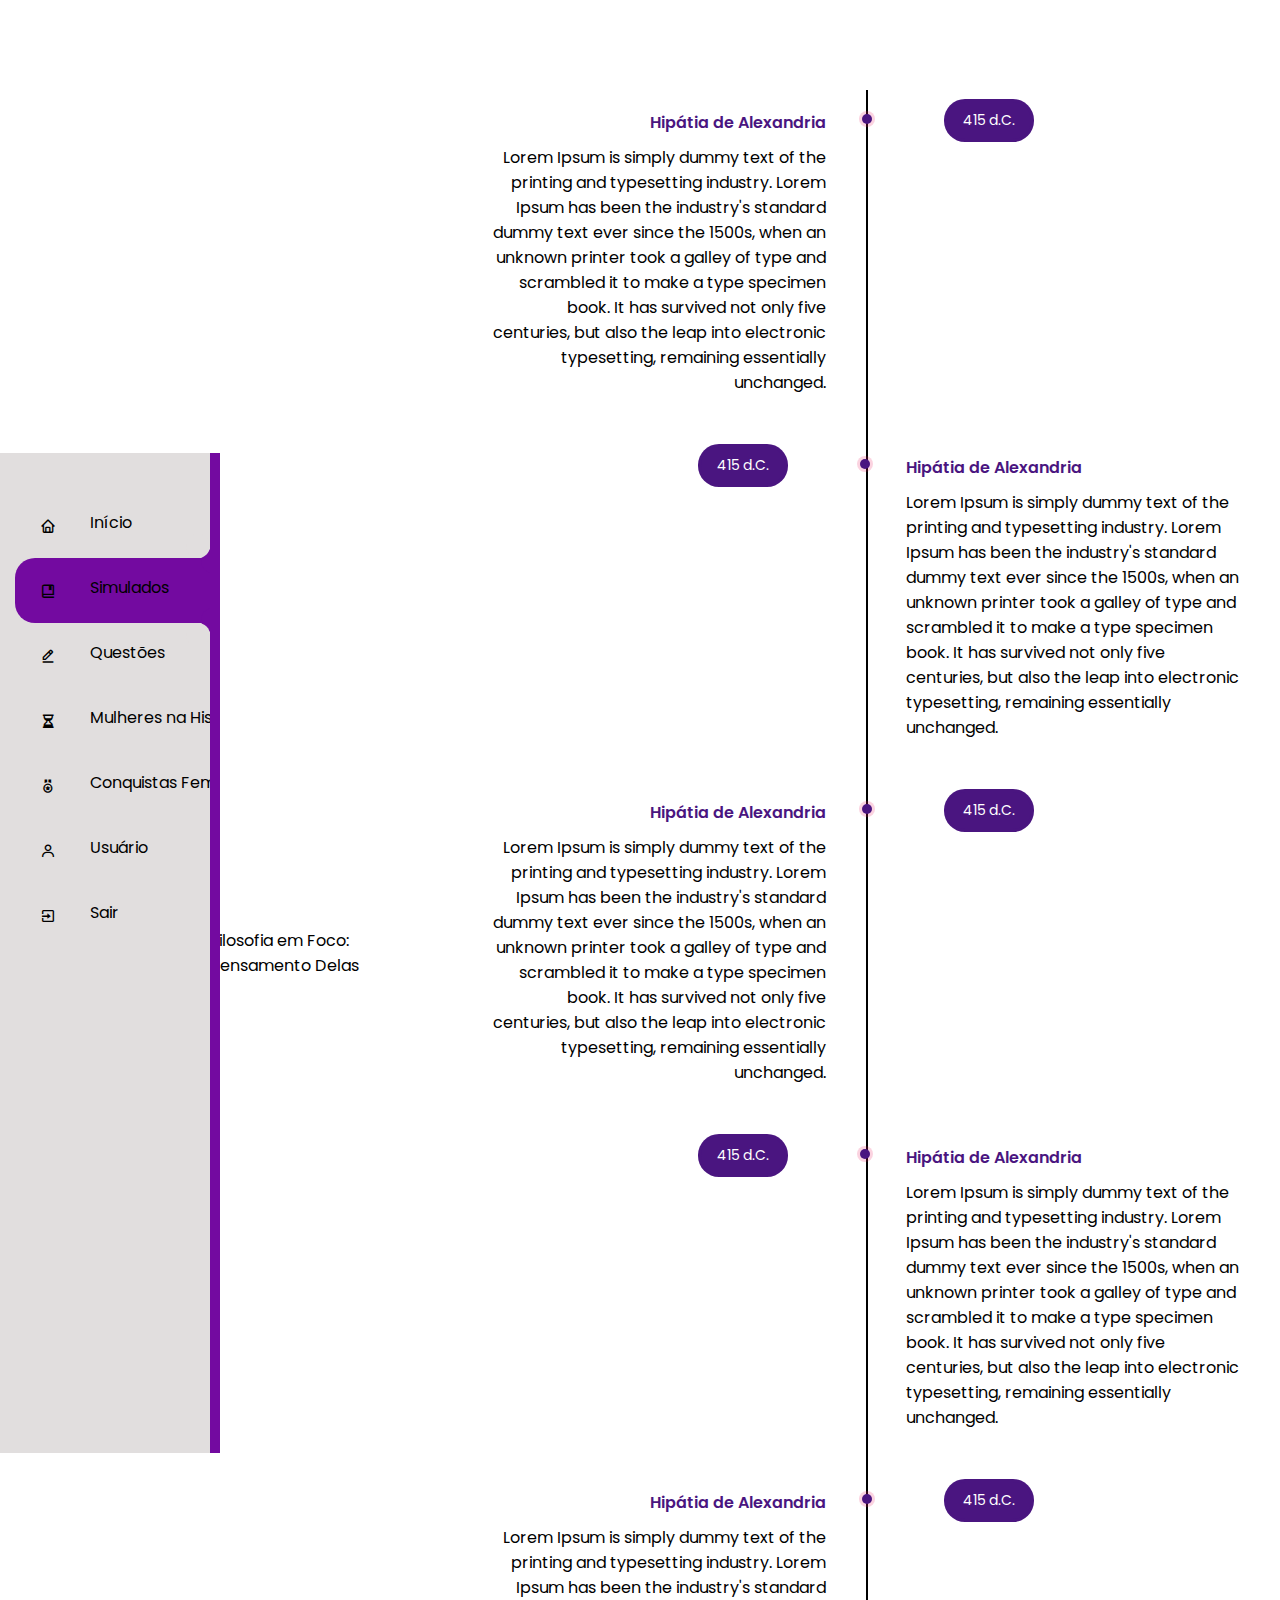
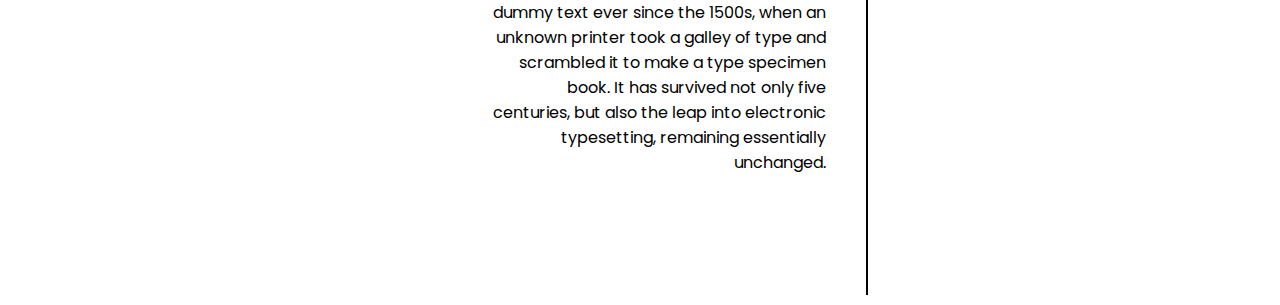
==== Filosofia Em Foco/inicio.html @ 1dc40976 "Add files via upload" ====
<!DOCTYPE html>
<html lang="en">
<head>
       <meta charset="UTF-8">
       <meta name="viewport" content="width=device-width, initial-scale=1.0">
       <link rel="preconnect" href="https://fonts.googleapis.com">
       <link rel="preconnect" href="https://fonts.gstatic.com" crossorigin>
       <link href="https://fonts.googleapis.com/css2?family=Poppins:ital,wght@0,100;0,200;0,300;0,400;0,500;0,600;0,700;0,800;0,900;1,100;1,200;1,300;1,400;1,500;1,600;1,700;1,800;1,900&display=swap" rel="stylesheet">
       <title>Início</title>

       <link href='https://unpkg.com/boxicons@2.1.4/css/boxicons.min.css' rel='stylesheet'>
       
     </head>
<body>
       <link rel="stylesheet" href="inicio.css">



       <div class="navegation">
          <ul>
               <li class="list">
                    <a href="inicio.html">
                         <span class="icon"><i class='bx bx-home' ></i></span>
                         <span class="title">Início</span>
                    </a>
               </li>

               <li class="list active">
                    <a href="#">
                         <span class="icon"><i class='bx bx-book-bookmark'></i></span>
                         <span class="title">Simulados</span>
                    </a>
               </li>

               <li class="list">
                    <a href="#">
                         <span class="icon"><i class='bx bx-edit-alt'></i></span>
                         <span class="title">Questões</span>
                    </a>
               </li>

               <li class="list">
                    <a href="#">
                         <span class="icon"><i class='bx bxs-hourglass' ></i></span>
                         <span class="title">Mulheres na História</span>
                    </a>
               </li>

               <li class="list">
                    <a href="#">
                         <span class="icon"><i class='bx bx-medal'></i></span>
                         <span class="title">Conquistas Femininas</span>
                    </a>
               </li>

               <li class="list">
                    <a href="#">
                         <span class="icon"><i class='bx bx-user' ></i></span>
                         <span class="title">Usuário</span>
                    </a>
               </li>

               <li class="list">
                    <a href="#">
                         <span class="icon"><i class='bx bx-exit'></i></span>
                         <span class="title">Sair</span>
                    </a>
               </li>
          </ul>
       </div>
       
       <script>
          const list = document.querySelectorAll('.list');
          function activeLink() {
               list.forEach((item) =>
               item.classList.remove('active'));
               this.classList.add('active');
          }
               list.forEach((item) => 
               item.addEventListener('click', activeLink));
       </script>

       <header>
              <div class="container-logo">
                     <div class="logo-imagem"></div>
                     <div class="logo-texto">
                            <h2>Filosofia em Foco: Pensamento Delas</h2>
                     </div>
              </div>
       </header>

       <div class="timeline">
              <ul>
                     <li>
                            <div class="content">
                                   <h3>Hipátia de Alexandria</h3>
                                   <p>Lorem Ipsum is simply dummy text of the printing and typesetting 
                                   industry. Lorem Ipsum has been the industry's standard dummy text 
                                   ever since the 1500s, when an unknown printer took a galley of type
                                   and scrambled it to make a type specimen book. It has survived not 
                                   only five centuries, but also the leap into electronic typesetting,
                                    remaining essentially unchanged.</p>
                            </div>
                            <div class="time">
                                   <h4>415 d.C.</h4>
                            </div>
                     </li>

                     <li>
                            <div class="content">
                                   <h3>Hipátia de Alexandria</h3>
                                   <p>Lorem Ipsum is simply dummy text of the printing and typesetting 
                                   industry. Lorem Ipsum has been the industry's standard dummy text 
                                   ever since the 1500s, when an unknown printer took a galley of type
                                   and scrambled it to make a type specimen book. It has survived not 
                                   only five centuries, but also the leap into electronic typesetting,
                                    remaining essentially unchanged.</p>
                            </div>
                            <div class="time">
                                   <h4>415 d.C.</h4>
                            </div>
                     </li>

                     <li>
                            <div class="content">
                                   <h3>Hipátia de Alexandria</h3>
                                   <p>Lorem Ipsum is simply dummy text of the printing and typesetting 
                                   industry. Lorem Ipsum has been the industry's standard dummy text 
                                   ever since the 1500s, when an unknown printer took a galley of type
                                   and scrambled it to make a type specimen book. It has survived not 
                                   only five centuries, but also the leap into electronic typesetting,
                                    remaining essentially unchanged.</p>
                            </div>
                            <div class="time">
                                   <h4>415 d.C.</h4>
                            </div>
                     </li>

                     <li>
                            <div class="content">
                                   <h3>Hipátia de Alexandria</h3>
                                   <p>Lorem Ipsum is simply dummy text of the printing and typesetting 
                                   industry. Lorem Ipsum has been the industry's standard dummy text 
                                   ever since the 1500s, when an unknown printer took a galley of type
                                   and scrambled it to make a type specimen book. It has survived not 
                                   only five centuries, but also the leap into electronic typesetting,
                                    remaining essentially unchanged.</p>
                            </div>
                            <div class="time">
                                   <h4>415 d.C.</h4>
                            </div>
                     </li>

                     <li>
                            <div class="content">
                                   <h3>Hipátia de Alexandria</h3>
                                   <p>Lorem Ipsum is simply dummy text of the printing and typesetting 
                                   industry. Lorem Ipsum has been the industry's standard dummy text 
                                   ever since the 1500s, when an unknown printer took a galley of type
                                   and scrambled it to make a type specimen book. It has survived not 
                                   only five centuries, but also the leap into electronic typesetting,
                                    remaining essentially unchanged.</p>
                            </div>
                            <div class="time">
                                   <h4>415 d.C.</h4>
                            </div>
                     </li>
                     <div style="clear: both;"></div>
              </ul>
       </div>
       
</body>
</html>
---- Filosofia Em Foco/inicio.css ----
*{
       margin: 0;
       padding: 0;
       outline: 0;
       box-sizing: border-box;
       font-family: "Poppins", sans-serif;
       font-size: 16px;
       font-weight: 400;
}

body{
       display: flex;
       justify-content: left;
       align-items: center;
       min-height: 100vh;
       background: #fff;
       padding: auto ;
}

.navegation{
       position: relative;
       height: 1000px;
       top: 0;
       left: 0;
       background-color: #e1dede; 
       width: 200px;
       box-shadow: 10px 0 0 rgb(115, 10, 160); 
       border-left: 10px solid #e1dede;
       overflow-x: hidden;
       transition: 0.5s;
       padding: 100px;
  }

.navegation:hover{
       width: 300px;
}

.navegation ul{
       position: absolute;
       top: 0;
       left: 0;
       width: 100%;
       padding-left: 5px;
       padding-top: 40px;
}

.navegation ul li{
       position: relative;
       list-style: none;
       width: 100%;
       border-top-left-radius: 20px;
       border-bottom-left-radius: 20px;
}

.navegation ul li a{
       position: relative;
       display: flex;
       width: 100%;
       text-decoration: none;
       color: #000;
}

.navegation ul li a .icon{
       position: relative;
       display: block;
       min-width: 65px;
       height: 65px;
       text-align: center;
       line-height: 70px;
}

.navegation ul li a .icon ion-icon{
       position: relative;
       font-size: 1.5rem;
       z-index: 1;
}

.navegation ul li a .title{
       position: relative;
       display: block;
       padding-left: 10px;
       height: 60px;
       line-height: 60px;
       white-space: nowrap;
}

.navegation ul li.active{
       background: rgb(115, 10, 160);
}
.navegation ul li.active a::before{
       content: '';
       position: absolute;
       top: -24px;
       right: 0;
       width: 24px;
       height: 24px;
       background: #e1dede;
       border-radius: 50%;
       box-shadow: 15px 15px 0 rgb(115, 10, 160);
}

.navegation ul li.active a::after{
       content: '';
       position: absolute;
       bottom: -24px;
       right: 0;
       width: 24px;
       height: 24px;
       background: #e1dede;
       border-radius: 50%;
       box-shadow: 15px -15px 0 rgb(115, 10, 160);
}

.timeline{
       position: relative;
       margin: 50px auto;
       padding: 40px 0;
       width: 1000px;

}

.timeline::before{
       content: '';
       position: absolute;
       left: 50%;
       width: 2px;
       height: 100%;
       background: #000;
}

.timeline ul{
       margin: 0;
       padding: 0;
}

.timeline ul li{
       list-style: none;
       position: relative;
       width: 50%;
       padding: 20px 40px;
       box-sizing: border-box;
       
}

.timeline ul li:nth-child(odd){
       float: left;
       text-align: right;
       clear: both;
}

.timeline ul li:nth-child(even){
       float: right;
       text-align: left;
       clear: both;
}

.content{
       padding-bottom: 20px;
}

.timeline ul li:nth-child(odd)::before{
       content: '';
       position: absolute;
       top: 24px;
       right: -6px;
       width: 10px;
       height: 10px;
       background: rgb(74, 21, 128);
       border-radius: 50%;
       box-shadow: 0 0 0 3px rgba(233, 33, 99, 0.2);
}

.timeline ul li:nth-child(even)::before{
       content: '';
       position: absolute;
       top: 24px;
       left: -6px;
       width: 10px;
       height: 10px;
       background: rgb(74, 21, 128);
       border-radius: 50%;
       box-shadow: 0 0 0 3px rgba(233, 33, 99, 0.2);
}

.timeline ul li h3{
       margin: 0;
       padding: 0;
       font-weight: 600;
       color: rgb(74, 21, 128);
}

.timeline ul li p{
       margin: 10px 0 0;
       padding: 0;
}

.timeline ul li .time h4{
       margin: 0;
       padding: 0;
       font-size: 14px;
}

.timeline ul li:nth-child(odd) .time{
       position: absolute;
       top: 12px;
       right: -165px;
       margin: 0;
       padding: 8px 16px;
       background: rgb(74, 21, 128);
       color: #fff;
       border-radius: 18px;
       box-shadow: 0 0 0 3px rgb(74, 21, 128);
}

.timeline ul li:nth-child(even) .time{
       position: absolute;
       top: 12px;
       left: -165px;
       margin: 0;
       padding: 8px 16px;
       background: rgb(74, 21, 128);
       color: #fff;
       border-radius: 18px;
       box-shadow: 0 0 0 3px rgb(74, 21, 128);
}
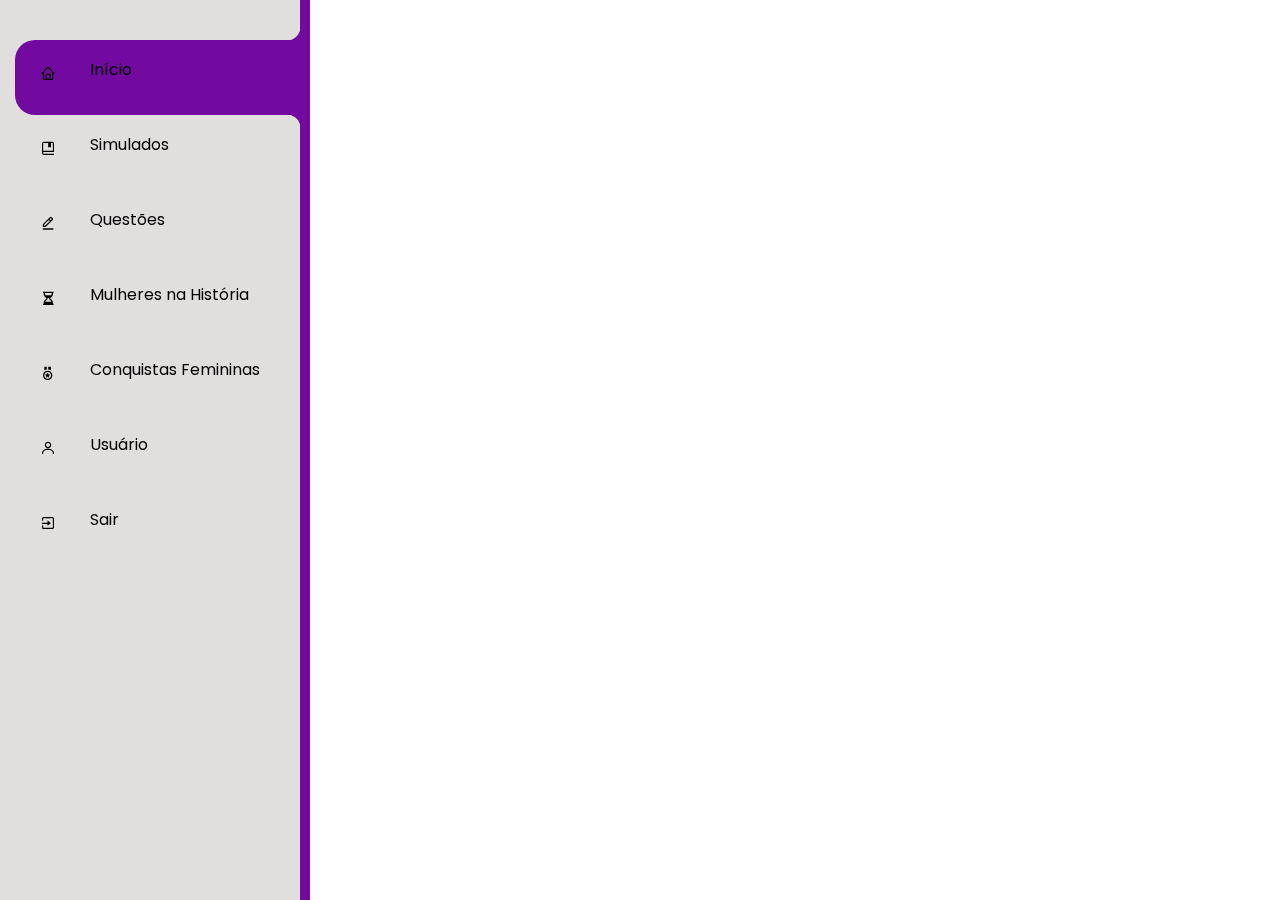
==== commit 932183bf: "user system 1.0" ====
--- a/Filosofia Em Foco/inicio.html
+++ b/Filosofia Em Foco/inicio.html
@@ -1,31 +1,145 @@
 <!DOCTYPE html>
-<html lang="en">
+<html lang="pt-BR">
 <head>
        <meta charset="UTF-8">
        <meta name="viewport" content="width=device-width, initial-scale=1.0">
        <link rel="preconnect" href="https://fonts.googleapis.com">
        <link rel="preconnect" href="https://fonts.gstatic.com" crossorigin>
        <link href="https://fonts.googleapis.com/css2?family=Poppins:ital,wght@0,100;0,200;0,300;0,400;0,500;0,600;0,700;0,800;0,900;1,100;1,200;1,300;1,400;1,500;1,600;1,700;1,800;1,900&display=swap" rel="stylesheet">
-       <title>Início</title>
+       <title>Document</title>
 
        <link href='https://unpkg.com/boxicons@2.1.4/css/boxicons.min.css' rel='stylesheet'>
-       
+
+       <style>
+        *{
+              margin: 0;
+              padding: 0;
+              outline: 0;
+              box-sizing: border-box;
+              font-family: "Poppins", sans-serif;
+              font-size: 16px;
+              font-weight: 400;
+       }
+
+       body{
+              display: flex;
+              justify-content: left;
+              align-items: center;
+              min-height: 100vh;
+              background: #fff;
+              padding: auto ;
+       }
+
+       .navegation{
+       position: fixed;
+       height: 900px;
+       top: 0;
+       left: 0;
+       background-color: #e1dede; 
+       width: 90px;
+       box-shadow: 10px 0 0 rgb(115, 10, 160); 
+       border-left: 10px solid #e1dede;
+       overflow-x: hidden;
+       transition: 0.5s;
+       padding: 10px;
+       }
+
+       .navegation:hover{
+              width: 300px;
+       }
+
+       .navegation ul{
+              position: absolute;
+              top: 0;
+              left: 0;
+              width: 100%;
+              padding-left: 5px;
+              padding-top: 40px;
+       }
+
+       .navegation ul li{
+              position: relative;
+              list-style: none;
+              width: 100%;
+              border-top-left-radius: 20px;
+              border-bottom-left-radius: 20px;
+       }
+
+       .navegation ul li a{
+              position: relative;
+              display: flex;
+              width: 100%;
+              text-decoration: none;
+              color: #000;
+       }
+
+       .navegation ul li a .icon{
+              position: relative;
+              display: block;
+              min-width: 65px;
+              height: 75px;
+              text-align: center;
+              line-height: 70px;
+       }
+
+       .navegation ul li a .icon ion-icon{
+              position: relative;
+              font-size: 1.5rem;
+              z-index: 1;
+       }
+
+       .navegation ul li a .title{
+              position: relative;
+              display: block;
+              padding-left: 10px;
+              height: 60px;
+              line-height: 60px;
+              white-space: nowrap;
+       }
+
+       .navegation ul li.active{
+              background: rgb(115, 10, 160);
+       }
+       .navegation ul li.active a::before{
+              content: '';
+              position: absolute;
+              top: -24px;
+              right: 0;
+              width: 24px;
+              height: 24px;
+              background: #e1dede;
+              border-radius: 50%;
+              box-shadow: 15px 15px 0 rgb(115, 10, 160);
+       }
+
+       .navegation ul li.active a::after{
+              content: '';
+              position: absolute;
+              bottom: -24px;
+              right: 0;
+              width: 24px;
+              height: 24px;
+              background: #e1dede;
+              border-radius: 50%;
+              box-shadow: 15px -15px 0 rgb(115, 10, 160);
+       }
+       </style>
      </head>
 <body>
-       <link rel="stylesheet" href="inicio.css">
-
-
+       
+       <h1>Início</h1>
+       
 
        <div class="navegation">
           <ul>
-               <li class="list">
-                    <a href="inicio.html">
+               <li class="list active">
+                    <a href="#">
                          <span class="icon"><i class='bx bx-home' ></i></span>
                          <span class="title">Início</span>
                     </a>
                </li>
 
-               <li class="list active">
+               <li class="list">
                     <a href="#">
                          <span class="icon"><i class='bx bx-book-bookmark'></i></span>
                          <span class="title">Simulados</span>
@@ -40,7 +154,7 @@
                </li>
 
                <li class="list">
-                    <a href="#">
+                    <a href="mulheres.html">
                          <span class="icon"><i class='bx bxs-hourglass' ></i></span>
                          <span class="title">Mulheres na História</span>
                     </a>
@@ -79,95 +193,5 @@
                list.forEach((item) => 
                item.addEventListener('click', activeLink));
        </script>
-
-       <header>
-              <div class="container-logo">
-                     <div class="logo-imagem"></div>
-                     <div class="logo-texto">
-                            <h2>Filosofia em Foco: Pensamento Delas</h2>
-                     </div>
-              </div>
-       </header>
-
-       <div class="timeline">
-              <ul>
-                     <li>
-                            <div class="content">
-                                   <h3>Hipátia de Alexandria</h3>
-                                   <p>Lorem Ipsum is simply dummy text of the printing and typesetting 
-                                   industry. Lorem Ipsum has been the industry's standard dummy text 
-                                   ever since the 1500s, when an unknown printer took a galley of type
-                                   and scrambled it to make a type specimen book. It has survived not 
-                                   only five centuries, but also the leap into electronic typesetting,
-                                    remaining essentially unchanged.</p>
-                            </div>
-                            <div class="time">
-                                   <h4>415 d.C.</h4>
-                            </div>
-                     </li>
-
-                     <li>
-                            <div class="content">
-                                   <h3>Hipátia de Alexandria</h3>
-                                   <p>Lorem Ipsum is simply dummy text of the printing and typesetting 
-                                   industry. Lorem Ipsum has been the industry's standard dummy text 
-                                   ever since the 1500s, when an unknown printer took a galley of type
-                                   and scrambled it to make a type specimen book. It has survived not 
-                                   only five centuries, but also the leap into electronic typesetting,
-                                    remaining essentially unchanged.</p>
-                            </div>
-                            <div class="time">
-                                   <h4>415 d.C.</h4>
-                            </div>
-                     </li>
-
-                     <li>
-                            <div class="content">
-                                   <h3>Hipátia de Alexandria</h3>
-                                   <p>Lorem Ipsum is simply dummy text of the printing and typesetting 
-                                   industry. Lorem Ipsum has been the industry's standard dummy text 
-                                   ever since the 1500s, when an unknown printer took a galley of type
-                                   and scrambled it to make a type specimen book. It has survived not 
-                                   only five centuries, but also the leap into electronic typesetting,
-                                    remaining essentially unchanged.</p>
-                            </div>
-                            <div class="time">
-                                   <h4>415 d.C.</h4>
-                            </div>
-                     </li>
-
-                     <li>
-                            <div class="content">
-                                   <h3>Hipátia de Alexandria</h3>
-                                   <p>Lorem Ipsum is simply dummy text of the printing and typesetting 
-                                   industry. Lorem Ipsum has been the industry's standard dummy text 
-                                   ever since the 1500s, when an unknown printer took a galley of type
-                                   and scrambled it to make a type specimen book. It has survived not 
-                                   only five centuries, but also the leap into electronic typesetting,
-                                    remaining essentially unchanged.</p>
-                            </div>
-                            <div class="time">
-                                   <h4>415 d.C.</h4>
-                            </div>
-                     </li>
-
-                     <li>
-                            <div class="content">
-                                   <h3>Hipátia de Alexandria</h3>
-                                   <p>Lorem Ipsum is simply dummy text of the printing and typesetting 
-                                   industry. Lorem Ipsum has been the industry's standard dummy text 
-                                   ever since the 1500s, when an unknown printer took a galley of type
-                                   and scrambled it to make a type specimen book. It has survived not 
-                                   only five centuries, but also the leap into electronic typesetting,
-                                    remaining essentially unchanged.</p>
-                            </div>
-                            <div class="time">
-                                   <h4>415 d.C.</h4>
-                            </div>
-                     </li>
-                     <div style="clear: both;"></div>
-              </ul>
-       </div>
-       
 </body>
 </html>